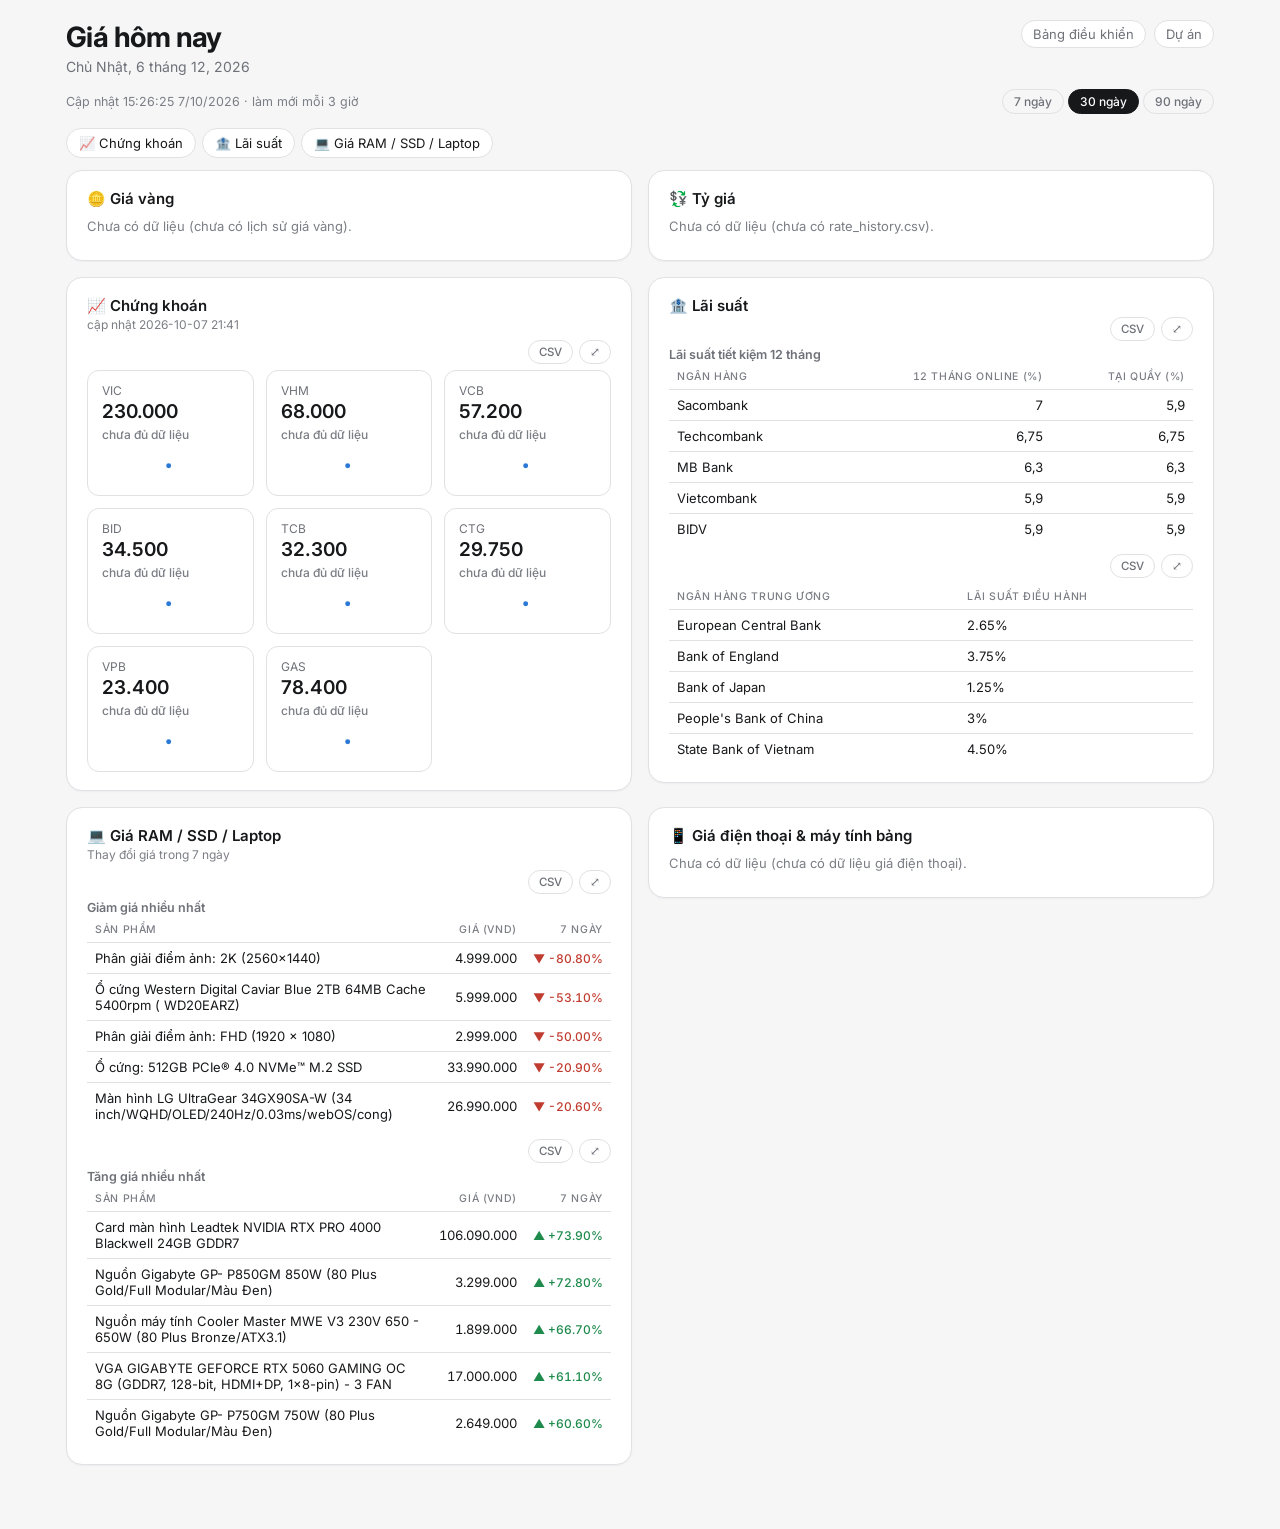
==== prices.html @ 67d6d6d3 "Make summary sources pluggable; add Giá hôm nay and projects pages Sources now return generic blocks" ====
<!DOCTYPE html>
<html lang="vi">
<head>
<meta charset="UTF-8">
<meta name="viewport" content="width=device-width, initial-scale=1.0">
<title>Giá hôm nay</title>
<meta name="description" content="Giá vàng, tỷ giá, chứng khoán, lãi suất và giá điện thoại hôm nay, trên một trang.">
<script>
  // Same theme choice as the dashboard (saved by index.html), else the system's.
  (function(){
    let t = null; try{ t = localStorage.getItem('fleet_theme'); }catch(e){}
    document.documentElement.setAttribute('data-theme', t || (matchMedia('(prefers-color-scheme: dark)').matches ? 'dark' : 'light'));
  })();
</script>
<link rel="preconnect" href="https://fonts.googleapis.com">
<link href="https://fonts.googleapis.com/css2?family=Inter:wght@400;500;600;700&display=swap" rel="stylesheet">
<link rel="stylesheet" href="theme.css">
<link rel="stylesheet" href="markets.css">
<style>
  *{box-sizing:border-box;}
  body{margin:0;background:var(--canvas);color:var(--text);font-family:var(--font-body);}
  main{max-width:1180px;margin:0 auto;padding:20px 16px 48px;}
  .p-head{display:flex;justify-content:space-between;align-items:flex-start;gap:12px;flex-wrap:wrap;margin-bottom:14px;}
  .p-head h1{font-family:var(--font-display);font-size:28px;letter-spacing:-.02em;margin:0;}
  .p-date{font-size:14px;color:var(--text-secondary);margin-top:4px;}
  .p-links{display:flex;gap:8px;flex-wrap:wrap;}
  .p-links a{font-size:13px;color:var(--text-secondary);text-decoration:none;border:1px solid var(--border);border-radius:var(--radius-pill);padding:5px 11px;background:var(--bg);}
  .p-links a:hover{color:var(--text);}
  .p-bar{display:flex;justify-content:space-between;align-items:center;gap:10px;flex-wrap:wrap;margin-bottom:12px;}
  .markets-sub{margin:0;}
  .p-jump{display:flex;gap:6px;overflow-x:auto;padding:2px 0 12px;scrollbar-width:none;}
  .p-jump a{flex:none;font-size:13px;color:var(--text);text-decoration:none;background:var(--bg);border:1px solid var(--border);border-radius:var(--radius-pill);padding:6px 12px;}
  .m-card{scroll-margin-top:12px;}
  @media (max-width:600px){ .p-head h1{font-size:24px;} .m-card{padding:14px;} }
</style>
</head>
<body>
<main>
  <header class="p-head">
    <div>
      <h1>Giá hôm nay</h1>
      <div class="p-date" id="today"></div>
    </div>
    <nav class="p-links" aria-label="Trang khác">
      <a href="./">Bảng điều khiển</a>
      <a href="projects.html">Dự án</a>
    </nav>
  </header>
  <div class="p-bar">
    <p class="markets-sub" id="updated">Đang tải…</p>
    <div class="range-tabs" role="group" aria-label="Khoảng thời gian">
      <button data-range="7" aria-pressed="false">7 ngày</button>
      <button data-range="30" aria-pressed="true">30 ngày</button>
      <button data-range="90" aria-pressed="false">90 ngày</button>
    </div>
  </div>
  <nav class="p-jump" id="jump" aria-label="Đi tới mục"></nav>
  <div id="mSections"></div>
</main>
<script src="markets.js"></script>
<script>
  document.getElementById('today').textContent =
    new Date().toLocaleDateString('vi-VN', {weekday: 'long', day: 'numeric', month: 'long', year: 'numeric'});
  Markets.mount({
    sections: document.getElementById('mSections'),
    updated: document.getElementById('updated'),
    tabs: document.querySelectorAll('.range-tabs button'),
    compact: true,
  }).then(data => {
    const jump = document.getElementById('jump');
    ((data && data.sections) || []).filter(s => s.ok).forEach(s => {
      const a = document.createElement('a');
      a.href = `#m-${s.id}`; a.textContent = `${s.icon || ''} ${s.title}`.trim();
      jump.appendChild(a);
    });
  });
</script>
</body>
</html>
---- theme.css ----
/* Shared colours, fonts and sizes for every page of the dashboard. */
/* ---------- Design tokens ---------- */
:root{
  --bg:            #FFFFFF;  /* card / surface */
  --canvas:        #F6F6F7;  /* page background */
  --surface-alt:   #EDEDEF;  /* recessed fill, e.g. inputs, disabled */
  --border:        #E1E1E4;

  --text:          #17181A;
  --text-secondary:#6E7178;
  --text-tertiary: #7B7E85;

  --brand:         #2563EB;
  --brand-dark:    #1D4ED8;
  --success:       #1E8A4C;
  --danger:        #C13C30;

  --cat-price:    #1D4ED8;
  --cat-finance:  #7C3AED;
  --cat-social:   #DB2777;

  --radius-sm: 9px;
  --radius-md: 12px;
  --radius-lg: 16px;
  --radius-pill: 999px;

  --shadow-card: 0 1px 2px rgba(16,24,40,.04);
  --focus-ring: rgba(37,99,235,.15);

  --font-display: 'Inter', sans-serif;
  --font-body:    'Inter', sans-serif;
}

html[data-theme="dark"]{
  --bg:            #1C1D1F;
  --canvas:        #101112;
  --surface-alt:   #26282B;
  --border:        #2E3033;

  --text:          #EDEEEF;
  --text-secondary:#9DA0A6;
  --text-tertiary: #84878E;

  --brand:         #5B8DEF;
  --brand-dark:    #82AAF5;
  --success:       #34C77B;
  --danger:        #E0574A;

  --cat-price:    #5B8DEF;
  --cat-finance:  #A78BFA;
  --cat-social:   #F472B6;

  --shadow-card: 0 1px 3px rgba(0,0,0,.4);
  --focus-ring: rgba(91,141,239,.25);
}
---- markets.css ----
/* ---------- Markets (charts from data/summary.json) ---------- */
:root{
  --series-1:#2a78d6; --series-2:#eb6834; --series-3:#1baf7a;
  --spark:#9DA0A6; --grid:#ECECEE; --axis:#C9CACE;
}
html[data-theme="dark"]{
  --series-1:#3987e5; --series-2:#d95926; --series-3:#199e70;
  --spark:#6E7178; --grid:#26282B; --axis:#3A3C40;
}
.markets{margin-top:44px;}
.markets-head{display:flex;align-items:baseline;justify-content:space-between;gap:12px;flex-wrap:wrap;margin-bottom:6px;}
.markets-sub{font-family:var(--font-body);font-size:12.5px;color:var(--text-tertiary);margin:0 0 16px;}
.range-tabs{display:flex;gap:4px;}
.range-tabs button{
  font-family:var(--font-body);font-size:12px;font-weight:500;color:var(--text-secondary);
  background:transparent;border:1px solid var(--border);border-radius:var(--radius-pill);
  padding:4px 11px;cursor:pointer;
}
.range-tabs button[aria-pressed="true"]{background:var(--text);color:var(--bg);border-color:var(--text);}
.m-card{
  background:var(--bg);border:1px solid var(--border);border-radius:var(--radius-lg);
  box-shadow:var(--shadow-card);padding:18px 20px;margin-bottom:16px;
}
.m-card h2{font-family:var(--font-display);font-size:15px;font-weight:600;margin:0 0 2px;color:var(--text);}
.m-card .m-note{font-family:var(--font-body);font-size:12px;color:var(--text-tertiary);margin:0 0 12px;}
.m-empty{font-family:var(--font-body);font-size:13px;color:var(--text-tertiary);padding:8px 0;}
.m-grid{display:grid;grid-template-columns:repeat(auto-fill,minmax(140px,1fr));gap:12px;}
.tile{border:1px solid var(--border);border-radius:var(--radius-md);padding:12px 14px 8px;min-width:0;}
.tile .t-label{font-family:var(--font-body);font-size:12px;color:var(--text-secondary);}
.tile .t-value{font-family:var(--font-body);font-size:19px;font-weight:600;color:var(--text);margin-top:2px;white-space:nowrap;overflow:hidden;text-overflow:ellipsis;}
.delta{font-family:var(--font-body);font-size:12px;font-weight:500;white-space:nowrap;}
.delta.up{color:var(--success);} .delta.down{color:var(--danger);} .delta.flat{color:var(--text-tertiary);}
.chart{position:relative;width:100%;}
.chart svg{display:block;width:100%;overflow:visible;}
.chart:focus-visible{outline:2px solid var(--brand);outline-offset:4px;border-radius:6px;}
.chart .tick{font-family:var(--font-body);font-size:10.5px;fill:var(--text-tertiary);font-variant-numeric:tabular-nums;}
.chart .end-label{font-family:var(--font-body);font-size:11.5px;fill:var(--text-secondary);}
.m-tip{
  position:absolute;pointer-events:none;z-index:5;min-width:120px;
  background:var(--bg);border:1px solid var(--border);border-radius:var(--radius-sm);
  box-shadow:0 4px 14px rgba(16,24,40,.12);padding:8px 10px;
  font-family:var(--font-body);font-size:12px;color:var(--text-secondary);display:none;
}
.m-tip .tip-date{font-size:11px;color:var(--text-tertiary);margin-bottom:4px;}
.m-tip .tip-row{display:flex;align-items:center;gap:6px;white-space:nowrap;}
.m-tip .tip-row b{color:var(--text);font-weight:600;font-variant-numeric:tabular-nums;}
.m-tip .key{display:inline-block;width:12px;height:2px;border-radius:2px;flex-shrink:0;}
.legend{display:flex;flex-wrap:wrap;gap:6px 16px;margin:0 0 10px;font-family:var(--font-body);font-size:12px;color:var(--text-secondary);}
.legend span{display:inline-flex;align-items:center;gap:6px;}
.legend .key{display:inline-block;width:14px;height:2px;border-radius:2px;}
.m-table{width:100%;border-collapse:collapse;font-family:var(--font-body);font-size:13px;}
.m-table th{text-align:left;font-size:10.5px;font-weight:500;color:var(--text-tertiary);text-transform:uppercase;letter-spacing:.06em;padding:6px 8px;border-bottom:1px solid var(--border);}
.m-table td{padding:7px 8px;border-bottom:1px solid var(--border);color:var(--text);}
.m-table tr:last-child td{border-bottom:none;}
.m-table .num{text-align:right;font-variant-numeric:tabular-nums;white-space:nowrap;}
.m-table a{color:var(--text);text-decoration:none;}
.m-table a:hover{text-decoration:underline;}
.m-two{display:grid;grid-template-columns:1fr 1fr;gap:16px;}
.m-table-wrap{overflow-x:auto;}
details.m-data{margin-top:10px;font-family:var(--font-body);font-size:12px;color:var(--text-secondary);}
details.m-data summary{cursor:pointer;}
@media (max-width:760px){ .m-two{grid-template-columns:1fr;} }
:root{--series-4:#8e5cd9; --series-5:#d4a017;}
html[data-theme="dark"]{--series-4:#a37ef0; --series-5:#e0b43a;}
#mSections{display:grid;grid-template-columns:repeat(auto-fit,minmax(min(100%,460px),1fr));gap:0 16px;align-items:start;}
.m-block{position:relative;margin-top:6px;}
.m-block + .m-block{margin-top:14px;}
.m-tools{display:flex;justify-content:flex-end;gap:6px;margin:-4px 0 6px;}
.m-tool{
  font-family:var(--font-body);font-size:11.5px;font-weight:500;color:var(--text-secondary);
  background:transparent;border:1px solid var(--border);border-radius:var(--radius-pill);
  padding:3px 10px;cursor:pointer;line-height:1.4;
}
.m-tool:hover{color:var(--text);border-color:var(--text-tertiary);}
.m-block > .m-tool{margin-top:8px;}
.m-caption{font-family:var(--font-body);font-size:12.5px;font-weight:600;color:var(--text-secondary);margin:4px 0 2px;}
.m-sub{font-family:var(--font-body);font-size:12.5px;font-weight:600;color:var(--text-secondary);margin:14px 0 2px;}
.m-dialog{
  width:min(1100px,calc(100vw - 24px));max-height:calc(100vh - 24px);padding:0;
  border:1px solid var(--border);border-radius:var(--radius-lg);background:var(--bg);color:var(--text);
}
.m-dialog::backdrop{background:rgba(0,0,0,.45);}
.m-dialog-head{display:flex;align-items:center;gap:8px;padding:14px 18px;border-bottom:1px solid var(--border);position:sticky;top:0;background:var(--bg);z-index:2;}
.m-dialog-head h2{font-family:var(--font-display);font-size:16px;margin:0;flex:1;}
.m-dialog-body{padding:16px 18px 20px;overflow:auto;}
.m-table td{overflow-wrap:anywhere;}
.m-table td.num{overflow-wrap:normal;}
.markets-title{display:flex;align-items:center;gap:8px;flex-wrap:wrap;}
.markets-title h1{margin-right:6px;}
a.m-tool{text-decoration:none;}
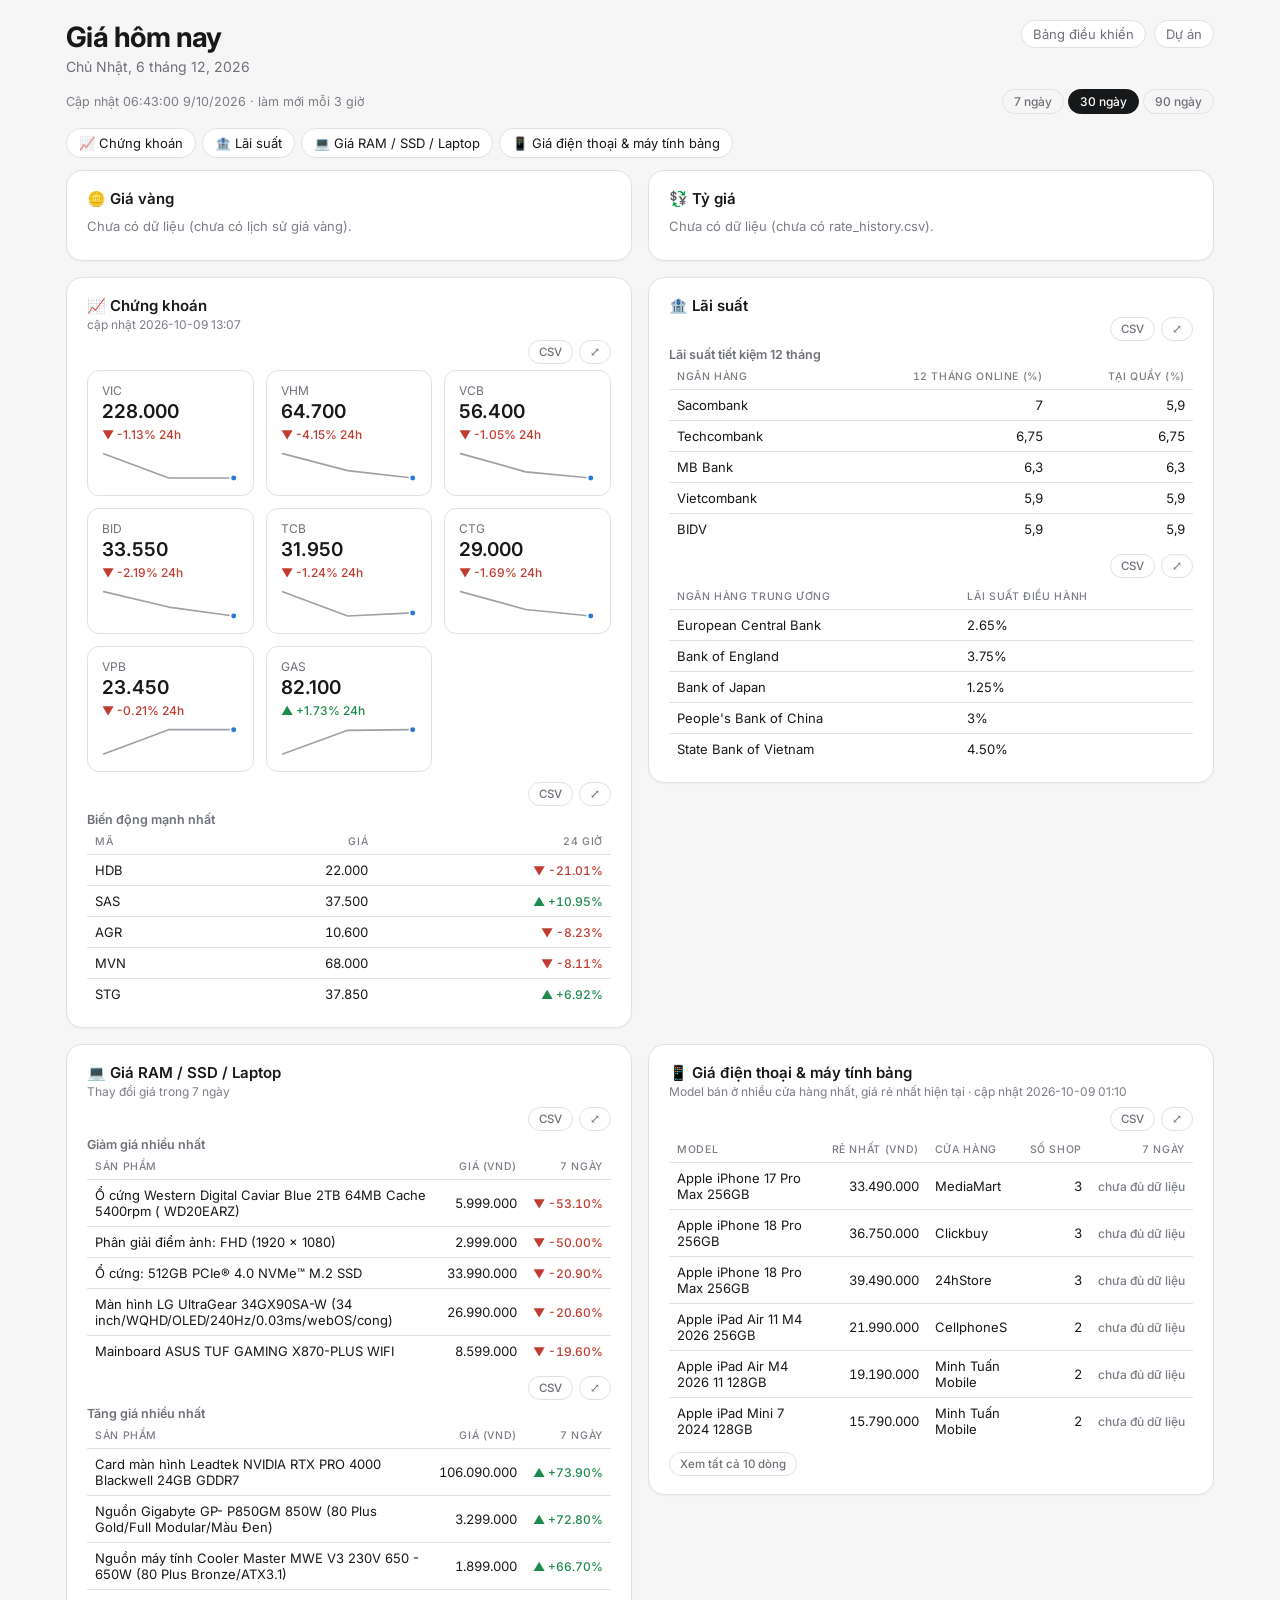
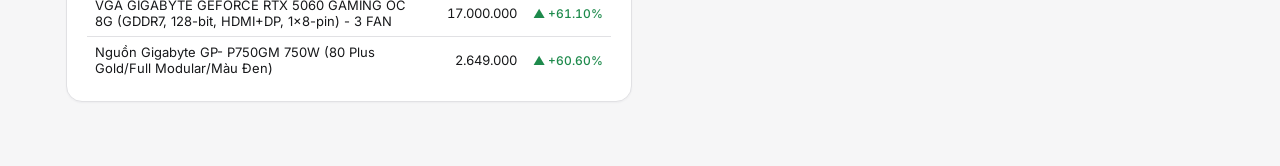
==== commit 4a4389e1: "Add a bot-health section to the morning summary email GitHub sends one notification email per failed" ====
--- a/prices.html
+++ b/prices.html
@@ -68,7 +68,7 @@
     compact: true,
   }).then(data => {
     const jump = document.getElementById('jump');
-    ((data && data.sections) || []).filter(s => s.ok).forEach(s => {
+    ((data && data.sections) || []).filter(s => s.ok && s.id !== 'health').forEach(s => {
       const a = document.createElement('a');
       a.href = `#m-${s.id}`; a.textContent = `${s.icon || ''} ${s.title}`.trim();
       jump.appendChild(a);
